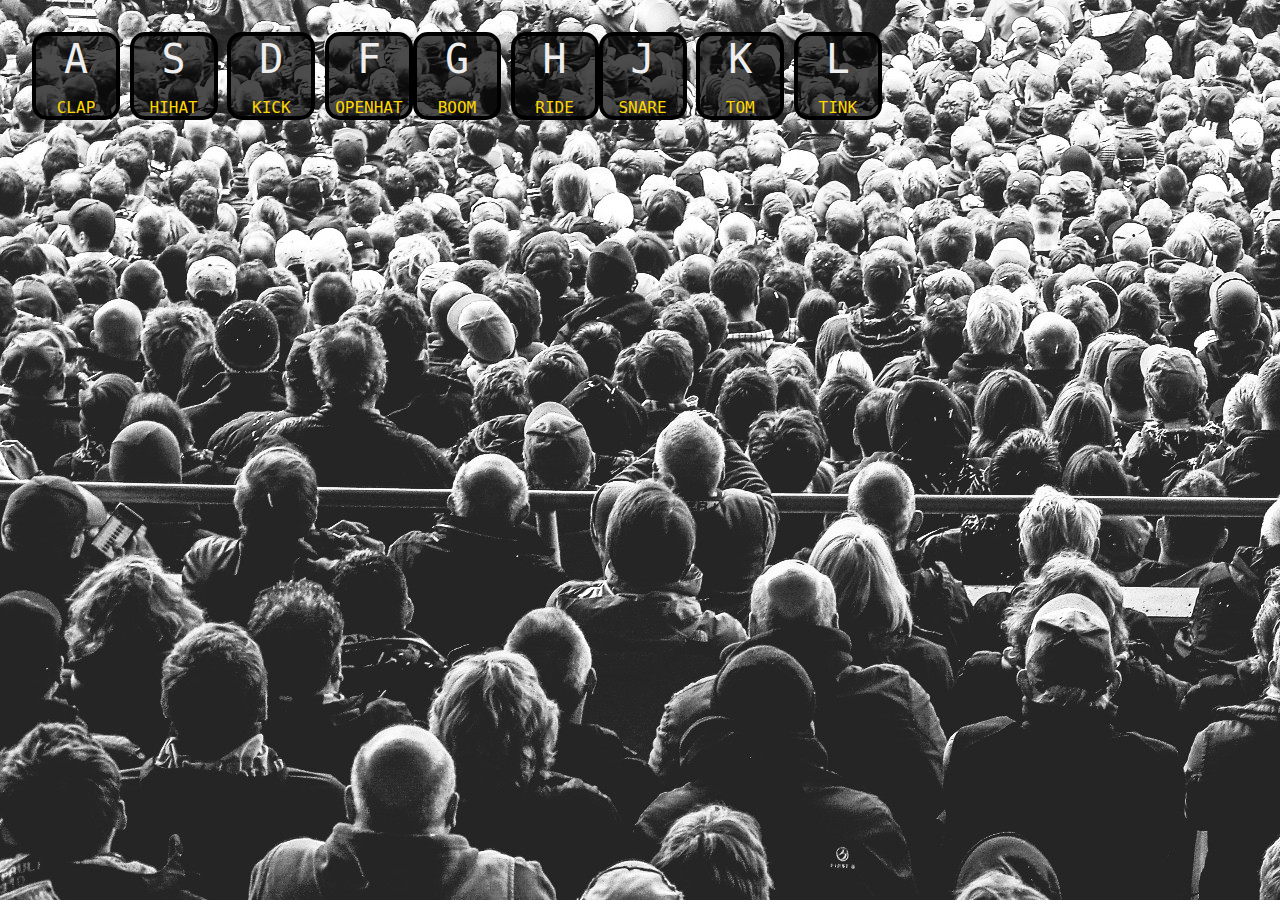
==== js30in30/1drumkit/index.html @ 3f9ad8b7 "Reorganize files." ====
<!DOCTYPE html>
<html lang="en">
  <head>
    <meta charset="UTF-8" />
    <meta http-equiv="X-UA-Compatible" content="IE=edge" />
    <meta name="viewport" content="width=device-width, initial-scale=1.0" />
    <title>Test 1</title>

    <link rel="stylesheet" href="index.css" />
    <script src="index.js"></script>
  </head>
  <body>
    <div class="keys row">
      <div>
        <div class="key" data-key="A">
          <kbd data-key="A">A</kbd>
          <p class="sound" data-key="A">CLAP</p>
        </div>
        <div class="key" data-key="S">
          <kbd data-key="S">S</kbd>
          <p class="sound" data-key="S">HIHAT</p>
        </div>
        <div class="key" data-key="D">
          <kbd data-key="D">D</kbd>
          <p class="sound" data-key="D">KICK</p>
        </div>
        <div class="key" data-key="F">
          <kbd data-key="F">F</kbd>
          <p class="sound" data-key="F">OPENHAT</p>
        </div>
      </div>
      <div>
        <div class="key" data-key="G">
          <kbd data-key="G">G</kbd>
          <p class="sound" data-key="G">BOOM</p>
        </div>
        <div class="key" data-key="H">
          <kbd data-key="H">H</kbd>
          <p class="sound" data-key="H">RIDE</p>
        </div>
      </div>
      <div>
        <div class="key" data-key="J">
          <kbd data-key="J">J</kbd>
          <p class="sound" data-key="J">SNARE</p>
        </div>
        <div class="key" data-key="K">
          <kbd data-key="K">K</kbd>
          <p class="sound" data-key="K">TOM</p>
        </div>
        <div class="key" data-key="L">
          <kbd data-key="L">L</kbd>
          <p class="sound" data-key="L">TINK</p>
        </div>
      </div>
    </div>

    <footer>
      <audio data-key="A" class="audio-file" src="sounds/clap.wav"></audio>
      <audio data-key="S" class="audio-file" src="sounds/hihat.wav"></audio>
      <audio data-key="D" class="audio-file" src="sounds/kick.wav"></audio>
      <audio data-key="F" class="audio-file" src="sounds/openhat.wav"></audio>
      <audio data-key="G" class="audio-file" src="sounds/boom.wav"></audio>
      <audio data-key="H" class="audio-file" src="sounds/ride.wav"></audio>
      <audio data-key="J" class="audio-file" src="sounds/snare.wav"></audio>
      <audio data-key="K" class="audio-file" src="sounds/tom.wav"></audio>
      <audio data-key="L" class="audio-file" src="sounds/tink.wav"></audio>
    </footer>
  </body>
</html>
---- js30in30/1drumkit/index.css ----
body {
  padding: 0;
  margin: 0;
  font-family: "Lucida Console", "sans-serif", "monospace";
  background-image: url("background.jpg");
}

kbd {
  font-size: 40px;
  margin: 0;
  color: #eee;
}

.keys {
  margin: 2rem;
  display: -webkit-box;
  display: -ms-flexbox;
  display: flex;
  height: 100px;
}

.key {
  border: 4px solid black;
  border-radius: 15px;
  width: 80px;
  height: 80px;
  text-align: center;
  background: rgba(0, 0, 0, 0.7);
  padding: 0;
  -webkit-box-orient: horizontal;
  -webkit-box-direction: normal;
      -ms-flex-direction: row;
          flex-direction: row;
  -ms-flex-wrap: wrap;
      flex-wrap: wrap;
  display: inline-block;
}

.sound {
  color: gold;
}

@media only screen and (min-width: 576px) {
  .col-1-sm {
    width: 8.33333%;
    padding: 0px 1rem;
    margin: 0 auto 0 auto;
  }
  .col-2-sm {
    width: 16.66667%;
    padding: 0px 1rem;
    margin: 0 auto 0 auto;
  }
  .col-3-sm {
    width: 25%;
    padding: 0px 1rem;
    margin: 0 auto 0 auto;
  }
  .col-4-sm {
    width: 33.33333%;
    padding: 0px 1rem;
    margin: 0 auto 0 auto;
  }
  .col-5-sm {
    width: 41.66667%;
    padding: 0px 1rem;
    margin: 0 auto 0 auto;
  }
  .col-6-sm {
    width: 50%;
    padding: 0px 1rem;
    margin: 0 auto 0 auto;
  }
  .col-7-sm {
    width: 58.33333%;
    padding: 0px 1rem;
    margin: 0 auto 0 auto;
  }
  .col-8-sm {
    width: 66.66667%;
    padding: 0px 1rem;
    margin: 0 auto 0 auto;
  }
  .col-9-sm {
    width: 75%;
    padding: 0px 1rem;
    margin: 0 auto 0 auto;
  }
  .col-10-sm {
    width: 83.33333%;
    padding: 0px 1rem;
    margin: 0 auto 0 auto;
  }
  .col-11-sm {
    width: 91.66667%;
    padding: 0px 1rem;
    margin: 0 auto 0 auto;
  }
  .col-12-sm {
    width: 100%;
    padding: 0px 1rem;
    margin: 0 auto 0 auto;
  }
}

@media only screen and (min-width: 768px) {
  .col-1-md {
    width: 8.33333%;
    padding: 0px 1rem;
    margin: 0 auto 0 auto;
  }
  .col-2-md {
    width: 16.66667%;
    padding: 0px 1rem;
    margin: 0 auto 0 auto;
  }
  .col-3-md {
    width: 25%;
    padding: 0px 1rem;
    margin: 0 auto 0 auto;
  }
  .col-4-md {
    width: 33.33333%;
    padding: 0px 1rem;
    margin: 0 auto 0 auto;
  }
  .col-5-md {
    width: 41.66667%;
    padding: 0px 1rem;
    margin: 0 auto 0 auto;
  }
  .col-6-md {
    width: 50%;
    padding: 0px 1rem;
    margin: 0 auto 0 auto;
  }
  .col-7-md {
    width: 58.33333%;
    padding: 0px 1rem;
    margin: 0 auto 0 auto;
  }
  .col-8-md {
    width: 66.66667%;
    padding: 0px 1rem;
    margin: 0 auto 0 auto;
  }
  .col-9-md {
    width: 75%;
    padding: 0px 1rem;
    margin: 0 auto 0 auto;
  }
  .col-10-md {
    width: 83.33333%;
    padding: 0px 1rem;
    margin: 0 auto 0 auto;
  }
  .col-11-md {
    width: 91.66667%;
    padding: 0px 1rem;
    margin: 0 auto 0 auto;
  }
  .col-12-md {
    width: 100%;
    padding: 0px 1rem;
    margin: 0 auto 0 auto;
  }
}

@media only screen and (min-width: 1024px) {
  .col-1-lg {
    width: 8.33333%;
    padding: 0px 1rem;
    margin: 0 auto 0 auto;
  }
  .col-2-lg {
    width: 16.66667%;
    padding: 0px 1rem;
    margin: 0 auto 0 auto;
  }
  .col-3-lg {
    width: 25%;
    padding: 0px 1rem;
    margin: 0 auto 0 auto;
  }
  .col-4-lg {
    width: 33.33333%;
    padding: 0px 1rem;
    margin: 0 auto 0 auto;
  }
  .col-5-lg {
    width: 41.66667%;
    padding: 0px 1rem;
    margin: 0 auto 0 auto;
  }
  .col-6-lg {
    width: 50%;
    padding: 0px 1rem;
    margin: 0 auto 0 auto;
  }
  .col-7-lg {
    width: 58.33333%;
    padding: 0px 1rem;
    margin: 0 auto 0 auto;
  }
  .col-8-lg {
    width: 66.66667%;
    padding: 0px 1rem;
    margin: 0 auto 0 auto;
  }
  .col-9-lg {
    width: 75%;
    padding: 0px 1rem;
    margin: 0 auto 0 auto;
  }
  .col-10-lg {
    width: 83.33333%;
    padding: 0px 1rem;
    margin: 0 auto 0 auto;
  }
  .col-11-lg {
    width: 91.66667%;
    padding: 0px 1rem;
    margin: 0 auto 0 auto;
  }
  .col-12-lg {
    width: 100%;
    padding: 0px 1rem;
    margin: 0 auto 0 auto;
  }
}

@media only screen and (min-width: 1280px) {
  .col-1-xl {
    width: 8.33333%;
    padding: 0px 1rem;
    margin: 0 auto 0 auto;
  }
  .col-2-xl {
    width: 16.66667%;
    padding: 0px 1rem;
    margin: 0 auto 0 auto;
  }
  .col-3-xl {
    width: 25%;
    padding: 0px 1rem;
    margin: 0 auto 0 auto;
  }
  .col-4-xl {
    width: 33.33333%;
    padding: 0px 1rem;
    margin: 0 auto 0 auto;
  }
  .col-5-xl {
    width: 41.66667%;
    padding: 0px 1rem;
    margin: 0 auto 0 auto;
  }
  .col-6-xl {
    width: 50%;
    padding: 0px 1rem;
    margin: 0 auto 0 auto;
  }
  .col-7-xl {
    width: 58.33333%;
    padding: 0px 1rem;
    margin: 0 auto 0 auto;
  }
  .col-8-xl {
    width: 66.66667%;
    padding: 0px 1rem;
    margin: 0 auto 0 auto;
  }
  .col-9-xl {
    width: 75%;
    padding: 0px 1rem;
    margin: 0 auto 0 auto;
  }
  .col-10-xl {
    width: 83.33333%;
    padding: 0px 1rem;
    margin: 0 auto 0 auto;
  }
  .col-11-xl {
    width: 91.66667%;
    padding: 0px 1rem;
    margin: 0 auto 0 auto;
  }
  .col-12-xl {
    width: 100%;
    padding: 0px 1rem;
    margin: 0 auto 0 auto;
  }
}

@media only screen and (min-width: 1600px) {
  .col-1-xxl {
    width: 8.33333%;
    padding: 0px 1rem;
    margin: 0 auto 0 auto;
  }
  .col-2-xxl {
    width: 16.66667%;
    padding: 0px 1rem;
    margin: 0 auto 0 auto;
  }
  .col-3-xxl {
    width: 25%;
    padding: 0px 1rem;
    margin: 0 auto 0 auto;
  }
  .col-4-xxl {
    width: 33.33333%;
    padding: 0px 1rem;
    margin: 0 auto 0 auto;
  }
  .col-5-xxl {
    width: 41.66667%;
    padding: 0px 1rem;
    margin: 0 auto 0 auto;
  }
  .col-6-xxl {
    width: 50%;
    padding: 0px 1rem;
    margin: 0 auto 0 auto;
  }
  .col-7-xxl {
    width: 58.33333%;
    padding: 0px 1rem;
    margin: 0 auto 0 auto;
  }
  .col-8-xxl {
    width: 66.66667%;
    padding: 0px 1rem;
    margin: 0 auto 0 auto;
  }
  .col-9-xxl {
    width: 75%;
    padding: 0px 1rem;
    margin: 0 auto 0 auto;
  }
  .col-10-xxl {
    width: 83.33333%;
    padding: 0px 1rem;
    margin: 0 auto 0 auto;
  }
  .col-11-xxl {
    width: 91.66667%;
    padding: 0px 1rem;
    margin: 0 auto 0 auto;
  }
  .col-12-xxl {
    width: 100%;
    padding: 0px 1rem;
    margin: 0 auto 0 auto;
  }
}
/*# sourceMappingURL=index.css.map */
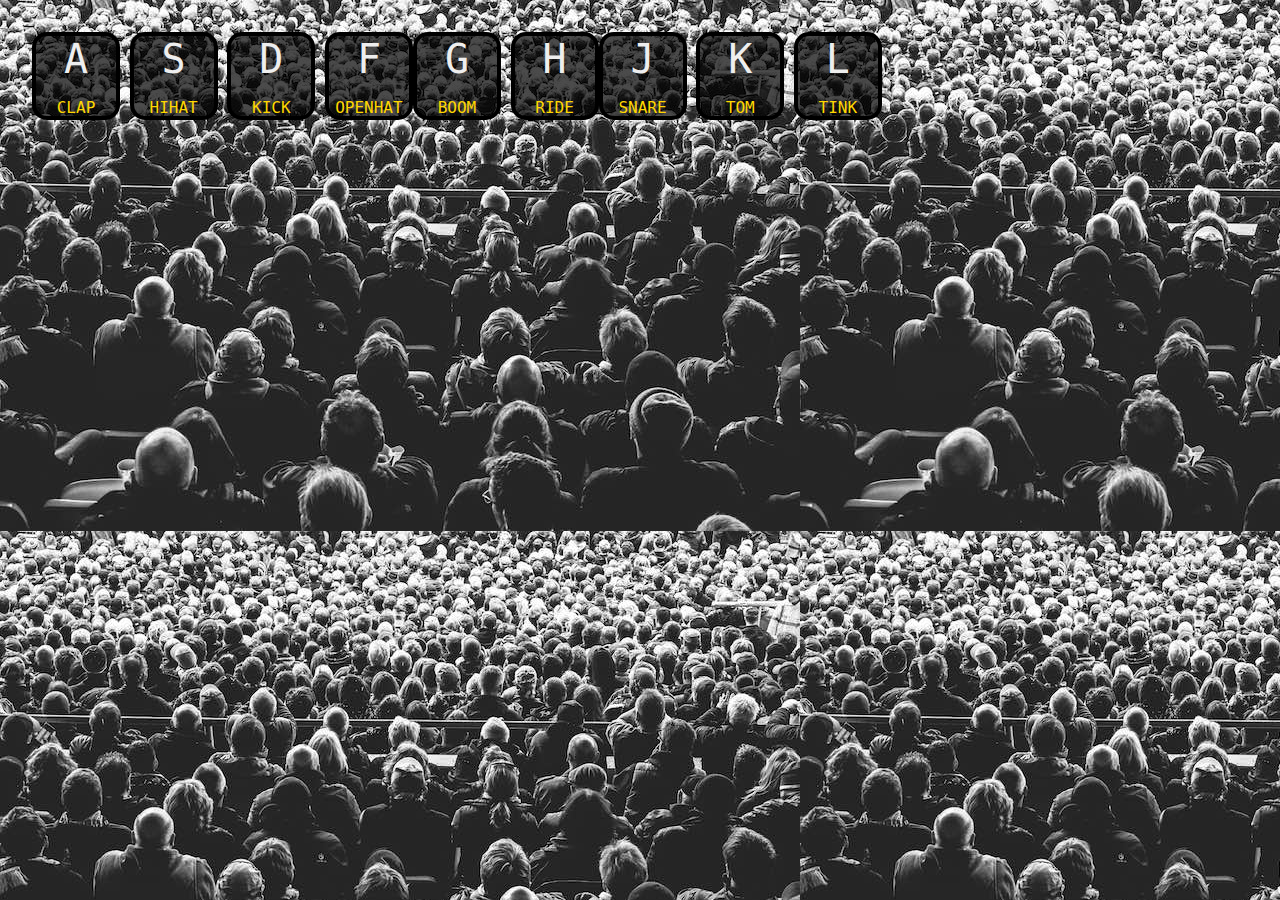
==== commit f45a2431: "Drumkit convert .wav to .mp3 files" ====
--- a/js30in30/1drumkit/index.html
+++ b/js30in30/1drumkit/index.html
@@ -4,7 +4,7 @@
     <meta charset="UTF-8" />
     <meta http-equiv="X-UA-Compatible" content="IE=edge" />
     <meta name="viewport" content="width=device-width, initial-scale=1.0" />
-    <title>Test 1</title>
+    <title>1 - JS Drum Kit</title>
 
     <link rel="stylesheet" href="index.css" />
     <script src="index.js"></script>
@@ -56,15 +56,60 @@
     </div>
 
     <footer>
-      <audio data-key="A" class="audio-file" src="sounds/clap.wav"></audio>
-      <audio data-key="S" class="audio-file" src="sounds/hihat.wav"></audio>
-      <audio data-key="D" class="audio-file" src="sounds/kick.wav"></audio>
-      <audio data-key="F" class="audio-file" src="sounds/openhat.wav"></audio>
-      <audio data-key="G" class="audio-file" src="sounds/boom.wav"></audio>
-      <audio data-key="H" class="audio-file" src="sounds/ride.wav"></audio>
-      <audio data-key="J" class="audio-file" src="sounds/snare.wav"></audio>
-      <audio data-key="K" class="audio-file" src="sounds/tom.wav"></audio>
-      <audio data-key="L" class="audio-file" src="sounds/tink.wav"></audio>
+      <audio
+        data-key="A"
+        class="audio-file"
+        src="sounds/clap.mp3"
+        preload="auto"
+      ></audio>
+      <audio
+        data-key="S"
+        class="audio-file"
+        src="sounds/hihat.mp3"
+        preload="auto"
+      ></audio>
+      <audio
+        data-key="D"
+        class="audio-file"
+        src="sounds/kick.mp3"
+        preload="auto"
+      ></audio>
+      <audio
+        data-key="F"
+        class="audio-file"
+        src="sounds/openhat.mp3"
+        preload="auto"
+      ></audio>
+      <audio
+        data-key="G"
+        class="audio-file"
+        src="sounds/boom.mp3"
+        preload="auto"
+      ></audio>
+      <audio
+        data-key="H"
+        class="audio-file"
+        src="sounds/ride.mp3"
+        preload="auto"
+      ></audio>
+      <audio
+        data-key="J"
+        class="audio-file"
+        src="sounds/snare.mp3"
+        preload="auto"
+      ></audio>
+      <audio
+        data-key="K"
+        class="audio-file"
+        src="sounds/tom.mp3"
+        preload="auto"
+      ></audio>
+      <audio
+        data-key="L"
+        class="audio-file"
+        src="sounds/tink.mp3"
+        preload="auto"
+      ></audio>
     </footer>
   </body>
 </html>
--- a/js30in30/1drumkit/index.css
+++ b/js30in30/1drumkit/index.css
@@ -34,6 +34,16 @@
   -ms-flex-wrap: wrap;
       flex-wrap: wrap;
   display: inline-block;
+  -webkit-transition: all 0.07s;
+  transition: all 0.07s;
+}
+
+.playing {
+  -webkit-transform: scale(1.3);
+          transform: scale(1.3);
+  border-color: gold;
+  -webkit-box-shadow: 0 0 10px gold;
+          box-shadow: 0 0 10px gold;
 }
 
 .sound {
